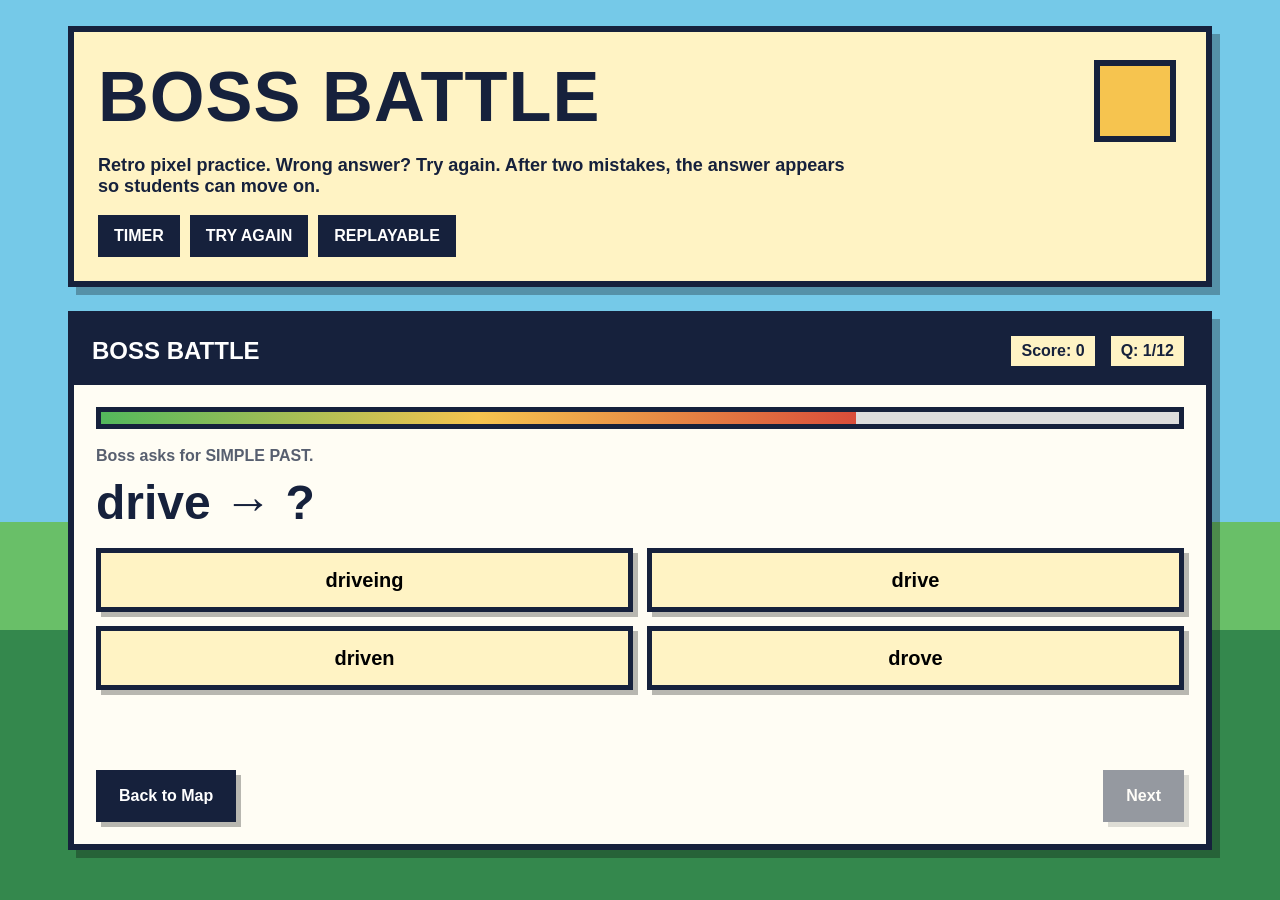
==== boss_battle.html @ 78256e38 "Add files via upload" ====
<!DOCTYPE html><html><head><meta charset="UTF-8"><meta name="viewport" content="width=device-width,initial-scale=1"><title>Boss Battle</title><link rel="stylesheet" href="style.css"></head><body onload="start('boss')"><div class="page"><section class="hero"><h1>Boss Battle</h1><p>Retro pixel practice. Wrong answer? Try again. After two mistakes, the answer appears so students can move on.</p><div class="badges"><div class="badge">TIMER</div><div class="badge">TRY AGAIN</div><div class="badge">REPLAYABLE</div></div></section><section class="game"><div class="top"><h2>Boss Battle</h2><div class="stats"><div class="stat">Score: <span id="score">0</span></div><div class="stat">Q: <span id="qnum">1</span>/<span id="total">10</span></div></div></div><div class="body"><div class="bar"><div class="fill" id="fill"></div></div><div class="inst" id="inst"></div><div class="q" id="q"></div><div class="choices" id="choices"></div><div class="build" id="build"><div class="slots" id="slots"></div><div class="letters" id="letters"></div><div class="controls"><button class="btn" onclick="undo()">Undo Last Letter</button><button class="btn" onclick="clearLetters()">Clear All</button><button class="btn" onclick="checkBuild()">Check</button></div></div><div class="feedback" id="fb"></div><div class="controls"><button class="btn" onclick="back()">Back to Map</button><button class="btn" id="next" onclick="nextQ()" disabled>Next</button></div></div></section></div><script src="verbs.js"></script><script src="game.js"></script></body></html>
---- style.css ----
:root{--sky:#75c9e8;--dark:#16213c;--cream:#fff3c4;--yellow:#f6c44f;--orange:#e86c3d;--green:#52a75b;--red:#d94d3a;--white:#fffdf4;--shadow:rgba(0,0,0,.28)}
*{box-sizing:border-box}body{margin:0;min-height:100vh;font-family:"Trebuchet MS","Century Gothic",Arial,sans-serif;color:var(--dark);background:linear-gradient(var(--sky) 0 58%,#69bf68 58% 70%,#34884d 70%);image-rendering:pixelated}.page{max-width:1180px;margin:0 auto;padding:26px 18px 46px}.hero,.card,.game{border:6px solid var(--dark);box-shadow:8px 8px 0 var(--shadow);background:var(--white)}.hero{position:relative;padding:24px;background:var(--cream);overflow:hidden}.hero:after{content:"";position:absolute;right:30px;top:28px;width:70px;height:70px;background:var(--yellow);border:6px solid var(--dark)}h1{margin:0;font-size:clamp(2.4rem,6vw,4.4rem);text-transform:uppercase;letter-spacing:1px}.hero p{font-size:1.13rem;font-weight:900;max-width:770px}.badges{display:flex;gap:10px;flex-wrap:wrap}.badge{background:var(--dark);color:white;border:4px solid var(--dark);padding:8px 12px;font-weight:900}.map{margin-top:24px;display:grid;grid-template-columns:repeat(3,1fr);gap:18px}@media(max-width:850px){.map{grid-template-columns:repeat(2,1fr)}}@media(max-width:560px){.map{grid-template-columns:1fr}}.card{min-height:210px;padding:18px;cursor:pointer;position:relative;transition:.12s;text-decoration:none;color:var(--dark)}.card:hover{transform:translate(-2px,-2px);box-shadow:11px 11px 0 var(--shadow)}.card h2{margin:0 0 8px;text-transform:uppercase}.card p{font-weight:900;color:rgba(22,33,60,.75)}.sample{border:4px solid var(--dark);background:#e9f6ff;padding:10px;font-weight:900;line-height:1.55}.monster{position:absolute;right:16px;bottom:14px;width:58px;height:48px;background:var(--orange);border:5px solid var(--dark)}.monster:before,.monster:after{content:"";position:absolute;top:10px;width:8px;height:8px;background:var(--dark)}.monster:before{left:12px}.monster:after{right:12px}.monster span{position:absolute;left:16px;bottom:8px;width:24px;height:6px;background:var(--dark)}.game{margin-top:24px}.top{background:var(--dark);color:white;padding:15px 18px;display:flex;justify-content:space-between;gap:12px;flex-wrap:wrap;align-items:center}.top h2{margin:0;text-transform:uppercase}.stats{display:flex;gap:8px;flex-wrap:wrap}.stat{background:var(--cream);color:var(--dark);border:4px solid var(--dark);padding:6px 10px;font-weight:900}.body{padding:22px}.bar{height:22px;border:5px solid var(--dark);background:#ddd;overflow:hidden;margin-bottom:18px}.fill{height:100%;width:100%;background:linear-gradient(90deg,#53b85c,#f6c44f,#d94d3a)}.inst{font-weight:900;color:rgba(22,33,60,.72)}.q{font-size:clamp(1.7rem,4vw,3rem);font-weight:900;margin:10px 0 18px}.choices{display:grid;grid-template-columns:repeat(2,1fr);gap:14px}@media(max-width:560px){.choices{grid-template-columns:1fr}}button{font-family:inherit}.choice,.btn,.letter{border:5px solid var(--dark);box-shadow:5px 5px 0 var(--shadow);font-weight:900;cursor:pointer}.choice{min-height:64px;background:var(--cream);font-size:1.25rem}.choice:hover,.letter:hover{background:#ffe07a}.choice.wrong{opacity:.5;background:#ddd}.choice.correct{background:#98df92}.feedback{min-height:42px;margin-top:18px;font-weight:900;font-size:1.1rem}.good{color:var(--green)}.bad{color:var(--red)}.warn{color:#a76300}.controls{margin-top:20px;display:flex;justify-content:space-between;gap:12px;flex-wrap:wrap}.btn{background:var(--dark);color:white;padding:12px 18px;font-size:1rem}.btn:disabled{opacity:.45}.build{display:none}.slots,.letters{display:flex;gap:8px;flex-wrap:wrap;margin:14px 0}.slot{min-width:36px;height:44px;border:5px solid var(--dark);background:white;display:flex;align-items:center;justify-content:center;font-size:1.25rem;font-weight:900}.letter{min-width:44px;height:46px;background:var(--yellow);font-size:1.25rem}.letter:disabled{opacity:.25}.finish{border:5px solid var(--dark);background:#e8f7ff;padding:18px;font-weight:900;font-size:1.2rem}
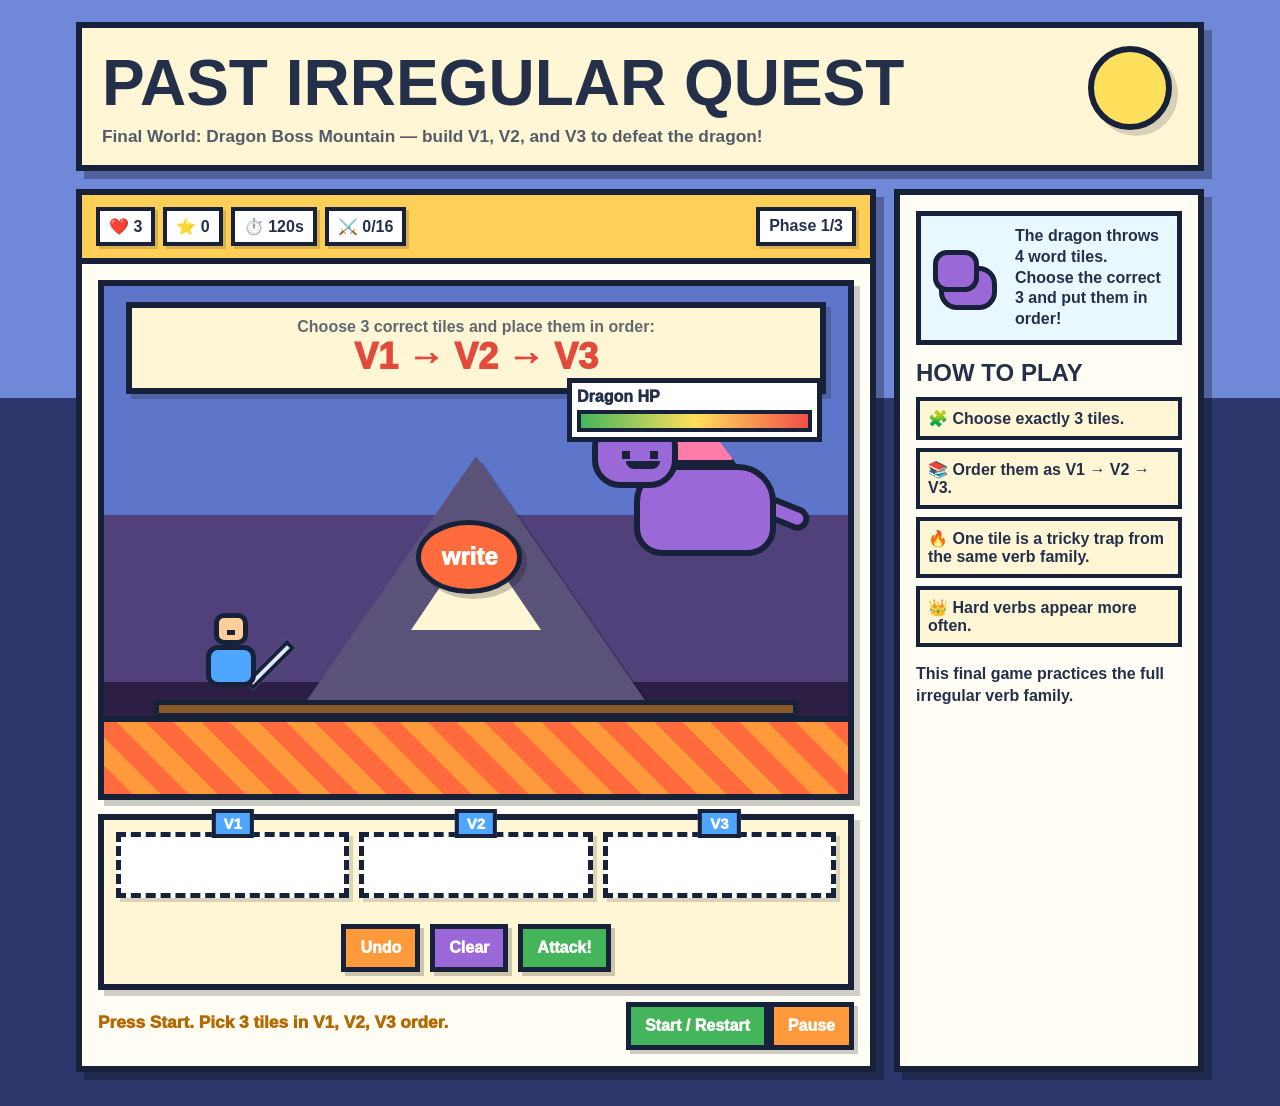
==== commit 90b0c1a3: "Add files via upload" ====
--- a/boss_battle.html
+++ b/boss_battle.html
@@ -1 +1,176 @@
-<!DOCTYPE html><html><head><meta charset="UTF-8"><meta name="viewport" content="width=device-width,initial-scale=1"><title>Boss Battle</title><link rel="stylesheet" href="style.css"></head><body onload="start('boss')"><div class="page"><section class="hero"><h1>Boss Battle</h1><p>Retro pixel practice. Wrong answer? Try again. After two mistakes, the answer appears so students can move on.</p><div class="badges"><div class="badge">TIMER</div><div class="badge">TRY AGAIN</div><div class="badge">REPLAYABLE</div></div></section><section class="game"><div class="top"><h2>Boss Battle</h2><div class="stats"><div class="stat">Score: <span id="score">0</span></div><div class="stat">Q: <span id="qnum">1</span>/<span id="total">10</span></div></div></div><div class="body"><div class="bar"><div class="fill" id="fill"></div></div><div class="inst" id="inst"></div><div class="q" id="q"></div><div class="choices" id="choices"></div><div class="build" id="build"><div class="slots" id="slots"></div><div class="letters" id="letters"></div><div class="controls"><button class="btn" onclick="undo()">Undo Last Letter</button><button class="btn" onclick="clearLetters()">Clear All</button><button class="btn" onclick="checkBuild()">Check</button></div></div><div class="feedback" id="fb"></div><div class="controls"><button class="btn" onclick="back()">Back to Map</button><button class="btn" id="next" onclick="nextQ()" disabled>Next</button></div></div></section></div><script src="verbs.js"></script><script src="game.js"></script></body></html>+<!DOCTYPE html>
+<html lang="en">
+<head>
+<meta charset="UTF-8">
+<meta name="viewport" content="width=device-width,initial-scale=1">
+<title>Past Irregular Quest - Dragon Boss Mountain</title>
+<style>
+:root{
+  --ink:#24304a;--line:#17213a;--sky:#6f89d8;--night:#2d376b;--lava:#ff6b3d;
+  --cream:#fff6d6;--yellow:#ffe05d;--orange:#ff9a3c;--pink:#ff7ba8;--red:#f04f46;
+  --purple:#9b68d8;--blue:#4ea6ff;--green:#44b55a;--white:#fffdf4;--shadow:rgba(0,0,0,.28)
+}
+*{box-sizing:border-box}
+body{margin:0;min-height:100vh;font-family:"Trebuchet MS","Century Gothic",Arial,sans-serif;color:var(--ink);background:radial-gradient(circle at 15% 14%,#fff 0 3px,transparent 4px),radial-gradient(circle at 55% 8%,#fff 0 3px,transparent 4px),radial-gradient(circle at 82% 18%,#fff 0 4px,transparent 5px),linear-gradient(var(--sky) 0 36%,var(--night) 36% 100%);overflow-x:hidden}
+.page{max-width:1160px;margin:0 auto;padding:22px 16px 34px}
+.header{background:var(--cream);border:6px solid var(--line);box-shadow:8px 8px 0 var(--shadow);padding:18px 20px;position:relative;overflow:hidden}
+.header:after{content:"";position:absolute;right:26px;top:18px;width:72px;height:72px;background:var(--yellow);border:6px solid var(--line);border-radius:50%;box-shadow:6px 6px 0 rgba(0,0,0,.15)}
+h1{margin:0;font-size:clamp(2rem,5vw,4rem);text-transform:uppercase}.subtitle{font-weight:900;font-size:1.08rem;margin-top:6px;color:rgba(36,48,74,.78)}
+.layout{display:grid;grid-template-columns:1fr 310px;gap:18px;margin-top:18px}@media(max-width:930px){.layout{grid-template-columns:1fr}}
+.panel,.side{background:var(--white);border:6px solid var(--line);box-shadow:8px 8px 0 var(--shadow)}
+.topbar{padding:12px 14px;background:#ffcf58;border-bottom:6px solid var(--line);display:flex;justify-content:space-between;gap:10px;flex-wrap:wrap;font-weight:900}
+.badges{display:flex;gap:8px;flex-wrap:wrap}.badge{background:#fff;border:4px solid var(--line);padding:6px 9px;box-shadow:3px 3px 0 rgba(0,0,0,.15)}
+.gamewrap{padding:16px}
+.battle{position:relative;width:100%;max-width:780px;min-height:520px;margin:0 auto;border:6px solid var(--line);background:linear-gradient(#5e76c9 0 45%,#51417b 45% 78%,#2d1e44 78% 100%);box-shadow:6px 6px 0 rgba(0,0,0,.2);overflow:hidden;padding:14px}
+.mountain{position:absolute;bottom:78px;border-left:180px solid transparent;border-right:180px solid transparent;border-bottom:260px solid #5b527a;left:50%;transform:translateX(-50%);filter:drop-shadow(6px 6px 0 rgba(0,0,0,.22))}
+.mountain:after{content:"";position:absolute;left:-65px;top:78px;border-left:65px solid transparent;border-right:65px solid transparent;border-bottom:96px solid #fff6d6}
+.lava{position:absolute;left:0;right:0;bottom:0;height:78px;background:repeating-linear-gradient(45deg,#ff6b3d 0 20px,#ff9a3c 20px 40px);border-top:6px solid var(--line)}
+.platform{position:absolute;left:50px;right:50px;bottom:76px;height:18px;background:#8b5a2b;border:5px solid var(--line)}
+.dragon{position:absolute;right:72px;top:120px;width:190px;height:150px;z-index:5}
+.dragonBody{position:absolute;right:0;bottom:0;width:142px;height:92px;background:#9b68d8;border:6px solid var(--line);border-radius:38px 38px 28px 28px}
+.dragonHead{position:absolute;left:6px;top:12px;width:86px;height:70px;background:#9b68d8;border:6px solid var(--line);border-radius:28px}
+.dragonHead:before{content:"";position:absolute;left:10px;top:-26px;border-left:14px solid transparent;border-right:14px solid transparent;border-bottom:32px solid #ffe05d}
+.dragonEye{position:absolute;top:27px;width:8px;height:8px;background:var(--line)}.de1{left:24px}.de2{left:52px}
+.dragonMouth{position:absolute;left:28px;bottom:13px;width:34px;height:8px;background:var(--line);border-radius:0 0 12px 12px}.wing{position:absolute;right:38px;top:-2px;width:72px;height:62px;background:#ff7ba8;border:6px solid var(--line);clip-path:polygon(0 100%,35% 0,100% 100%)}.tail{position:absolute;right:-35px;bottom:34px;width:70px;height:24px;background:#9b68d8;border:6px solid var(--line);border-radius:30px;transform:rotate(22deg)}
+.dragon.hit{animation:dragonHit .28s}@keyframes dragonHit{0%{transform:translateX(0)}25%{transform:translateX(8px)}50%{transform:translateX(-8px)}75%{transform:translateX(5px)}100%{transform:translateX(0)}}
+.hero{position:absolute;left:92px;bottom:99px;width:68px;height:82px;z-index:6}.heroHead{position:absolute;left:18px;top:0;width:34px;height:32px;background:#ffcf9b;border:5px solid var(--line);border-radius:10px}.heroBody{position:absolute;left:10px;top:32px;width:50px;height:42px;background:#4ea6ff;border:5px solid var(--line);border-radius:12px}.heroHead:before,.heroHead:after{content:"";position:absolute;top:12px;width:5px;height:5px;background:var(--line)}.heroHead:before{left:8px}.heroHead:after{right:8px}.sword{position:absolute;right:-12px;top:22px;width:12px;height:60px;background:#dfe8ff;border:4px solid var(--line);transform:rotate(45deg)}
+.promptBox{position:absolute;left:22px;top:16px;right:22px;background:#fff6d6;border:6px solid var(--line);box-shadow:5px 5px 0 rgba(0,0,0,.18);padding:10px;text-align:center;z-index:15}
+.promptBox .small{font-weight:900;color:rgba(36,48,74,.72)}.promptBox .verb{font-size:clamp(1.35rem,4vw,2.25rem);font-weight:1000;color:#e24a3b;text-transform:uppercase}
+.hpWrap{position:absolute;right:26px;top:92px;width:255px;background:white;border:5px solid var(--line);z-index:20;padding:5px}.hpLabel{font-weight:1000;margin-bottom:4px}.hpBar{height:22px;background:#ddd;border:4px solid var(--line);overflow:hidden}.hpFill{height:100%;width:100%;background:linear-gradient(90deg,#44b55a,#ffe05d,#f04f46);transition:.25s}
+.fireball{position:absolute;left:42%;top:46%;z-index:12;background:#ff6b3d;border:5px solid var(--line);border-radius:50%;padding:18px 20px;font-weight:1000;font-size:24px;box-shadow:5px 5px 0 rgba(0,0,0,.2);text-align:center;color:#fff}
+.answerZone{margin-top:14px;border:6px solid var(--line);background:#fff6d6;padding:12px;box-shadow:6px 6px 0 rgba(0,0,0,.18)}
+.slots{display:grid;grid-template-columns:repeat(3,1fr);gap:10px;margin-bottom:14px}
+.slot{min-height:66px;background:#fff;border:5px dashed var(--line);display:flex;align-items:center;justify-content:center;font-size:22px;font-weight:1000;box-shadow:4px 4px 0 rgba(0,0,0,.14);position:relative}
+.slot:before{position:absolute;top:-28px;left:50%;transform:translateX(-50%);background:var(--blue);color:white;border:4px solid var(--line);padding:2px 8px;font-size:15px}
+#slot0:before{content:"V1"}#slot1:before{content:"V2"}#slot2:before{content:"V3"}
+.tileGrid{display:grid;grid-template-columns:repeat(4,1fr);gap:10px}
+@media(max-width:560px){.tileGrid{grid-template-columns:repeat(2,1fr)}.slots{grid-template-columns:1fr}}
+.tile{min-height:58px;border:5px solid var(--line);background:#ffe05d;color:var(--line);font-size:21px;font-weight:1000;box-shadow:4px 4px 0 rgba(0,0,0,.16);cursor:pointer}.tile:hover{background:#ffed8a;transform:translateY(-2px)}.tile:disabled{opacity:.28;cursor:default;transform:none}
+.actionRow{display:flex;gap:10px;flex-wrap:wrap;justify-content:center;margin-top:12px}
+.controls{margin-top:12px;display:flex;gap:10px;justify-content:space-between;align-items:center;flex-wrap:wrap}
+button{font-family:inherit;font-weight:1000;border:5px solid var(--line);background:#55a6ff;color:#fff;padding:10px 14px;box-shadow:4px 4px 0 rgba(0,0,0,.2);cursor:pointer;font-size:1rem}button:hover{filter:brightness(1.08)}button.orange{background:var(--orange)}button.green{background:var(--green)}button.pink{background:#ff7ba8}button.purple{background:var(--purple)}
+#feedback{font-weight:1000;min-height:28px;font-size:1.08rem}.good{color:#238c3a}.bad{color:#d33a30}.warn{color:#b36800}
+.battle.panic{animation:panicShake .15s infinite;border-color:#ff6b3d}@keyframes panicShake{0%{transform:translateX(0)}25%{transform:translateX(-3px)}50%{transform:translateX(3px)}75%{transform:translateX(-2px)}100%{transform:translateX(0)}}
+.flashText{position:absolute;left:50%;top:46%;transform:translate(-50%,-50%);z-index:80;font-size:58px;font-weight:1000;color:#ffe05d;text-shadow:4px 4px 0 #fff,8px 8px 0 var(--line);animation:pop .75s forwards;pointer-events:none;white-space:nowrap}@keyframes pop{0%{transform:translate(-50%,-50%) scale(.25);opacity:0}35%{transform:translate(-50%,-50%) scale(1.15);opacity:1}100%{transform:translate(-50%,-80%) scale(.8);opacity:0}}
+.side{padding:16px}.side h2{margin:0 0 10px;text-transform:uppercase}.dragon-card{display:grid;grid-template-columns:72px 1fr;gap:12px;align-items:center;background:#e9f8ff;border:5px solid var(--line);padding:10px;margin-bottom:14px}.miniDragon{width:66px;height:60px;position:relative}.miniDragon:before{content:"";position:absolute;left:8px;top:18px;width:48px;height:34px;background:#9b68d8;border:5px solid var(--line);border-radius:18px}.miniDragon:after{content:"";position:absolute;left:2px;top:2px;width:36px;height:32px;background:#9b68d8;border:5px solid var(--line);border-radius:14px}
+.speech{font-weight:900;line-height:1.3}.legend{display:grid;gap:8px;margin-top:10px}.legend div{border:4px solid var(--line);background:#fff6d6;padding:8px;font-weight:900}
+.end{display:none;position:fixed;inset:0;background:rgba(20,30,55,.72);z-index:90;align-items:center;justify-content:center;padding:20px}.endbox{background:#fff6d6;border:7px solid var(--line);box-shadow:10px 10px 0 rgba(0,0,0,.28);padding:22px;max-width:560px;text-align:center}.endbox h2{font-size:2.2rem;margin:0 0 8px;text-transform:uppercase}.progress{height:26px;border:5px solid var(--line);background:#fff;margin:12px 0;overflow:hidden}.progressfill{height:100%;background:linear-gradient(90deg,#44b55a,#ffe06b,#ff7ba8);width:20%}
+</style>
+</head>
+<body>
+<div class="page">
+<section class="header"><h1>Past Irregular Quest</h1><div class="subtitle">Final World: Dragon Boss Mountain — build V1, V2, and V3 to defeat the dragon!</div></section>
+<main class="layout">
+<section class="panel">
+<div class="topbar"><div class="badges"><div class="badge">❤️ <span id="lives">3</span></div><div class="badge">⭐ <span id="score">0</span></div><div class="badge" id="timeBadge">⏱️ <span id="time">120</span>s</div><div class="badge">⚔️ <span id="hits">0</span>/16</div></div><div class="badge">Phase <span id="phase">1</span>/3</div></div>
+<div class="gamewrap">
+<div class="battle" id="battle">
+  <div class="mountain"></div><div class="lava"></div><div class="platform"></div>
+  <div class="promptBox"><div class="small">Choose 3 correct tiles and place them in order:</div><div class="verb">V1 → V2 → V3</div></div>
+  <div class="hpWrap"><div class="hpLabel">Dragon HP</div><div class="hpBar"><div class="hpFill" id="hpFill"></div></div></div>
+  <div class="dragon" id="dragon"><div class="wing"></div><div class="tail"></div><div class="dragonBody"></div><div class="dragonHead"><div class="dragonEye de1"></div><div class="dragonEye de2"></div><div class="dragonMouth"></div></div></div>
+  <div class="hero"><div class="sword"></div><div class="heroHead"></div><div class="heroBody"></div></div>
+  <div class="fireball" id="fireball">write</div>
+</div>
+<div class="answerZone">
+  <div class="slots"><div class="slot" id="slot0"></div><div class="slot" id="slot1"></div><div class="slot" id="slot2"></div></div>
+  <div class="tileGrid" id="tiles"></div>
+  <div class="actionRow"><button class="orange" onclick="undo()">Undo</button><button class="purple" onclick="clearSlots()">Clear</button><button class="green" onclick="checkAnswer()">Attack!</button></div>
+</div>
+<div class="controls"><div id="feedback" class="warn">Press Start. Pick 3 tiles in V1, V2, V3 order.</div><div><button class="green" onclick="startGame()">Start / Restart</button><button class="orange" onclick="pauseGame()">Pause</button></div></div>
+</div>
+</section>
+<aside class="side">
+<div class="dragon-card"><div class="miniDragon"></div><div class="speech" id="speech">The dragon throws 4 word tiles. Choose the correct 3 and put them in order!</div></div>
+<h2>How to Play</h2>
+<div class="legend"><div>🧩 Choose exactly 3 tiles.</div><div>📚 Order them as V1 → V2 → V3.</div><div>🔥 One tile is a tricky trap from the same verb family.</div><div>👑 Hard verbs appear more often.</div></div>
+<p style="font-weight:900;line-height:1.4">This final game practices the full irregular verb family.</p>
+</aside>
+</main>
+</div>
+<div class="end" id="end"><div class="endbox"><h2 id="endTitle">Dragon Defeated!</h2><p id="endText">Great work!</p><div class="progress"><div class="progressfill" id="progressfill"></div></div><button class="green" onclick="closeEnd();startGame()">Play Again</button><button class="pink" onclick="closeEnd()">Back</button></div></div>
+<script>
+const easy=[["go","went","gone"],["eat","ate","eaten"],["see","saw","seen"],["run","ran","run"],["come","came","come"],["do","did","done"],["make","made","made"],["take","took","taken"],["give","gave","given"],["have","had","had"]];
+const medium=[["bring","brought","brought"],["buy","bought","bought"],["catch","caught","caught"],["teach","taught","taught"],["think","thought","thought"],["find","found","found"],["tell","told","told"],["sell","sold","sold"],["send","sent","sent"],["keep","kept","kept"]];
+const hard=[["choose","chose","chosen"],["drive","drove","driven"],["forget","forgot","forgotten"],["speak","spoke","spoken"],["ride","rode","ridden"],["write","wrote","written"],["throw","threw","thrown"],["know","knew","known"],["swim","swam","swum"],["drink","drank","drunk"]];
+const trapMap={
+go:["goed","goes","going","gone"],
+eat:["eated","eats","eating","ate"],
+see:["seed","sees","seeing","saw"],
+run:["runned","runs","running","ran"],
+come:["comed","comes","coming","came"],
+do:["doed","does","doing","did"],
+make:["maked","makes","making","made"],
+take:["taked","takes","taking","took"],
+give:["gived","gives","giving","gave"],
+have:["haved","has","having","had"],
+bring:["bringed","brung","brings","broughten"],
+buy:["buyed","buys","buying","boughten"],
+catch:["catched","catches","catching","caughted"],
+teach:["teached","teaches","teaching","taughted"],
+think:["thinked","thinks","thinking","thoughted"],
+find:["finded","finds","finding","founden"],
+tell:["telled","tells","telling","tolded"],
+sell:["selled","sells","selling","solded"],
+send:["sended","sends","sending","sented"],
+keep:["keeped","keeps","keeping","kepted"],
+choose:["choosed","chooses","choosing","chosed"],
+drive:["drived","drives","driving","droven"],
+forget:["forgetted","forgets","forgetting","forgoten"],
+speak:["speaked","speaks","speaking","spoked"],
+ride:["rided","rides","riding","roden"],
+write:["writed","writes","writing","writen"],
+throw:["throwed","throws","throwing","throwen"],
+know:["knowed","knows","knowing","knewn"],
+swim:["swimmed","swims","swimming","swamed"],
+drink:["drinked","drinks","drinking","drunken"]
+};
+let score,lives,time,hits,phase,paused,timer,current,answer,selected=[],used=[],started=false,locked=false,lastBeep=99;
+const battle=document.getElementById("battle"),dragon=document.getElementById("dragon"),tiles=document.getElementById("tiles"),fireball=document.getElementById("fireball");
+function pick(a){return a[Math.floor(Math.random()*a.length)]}function shuffle(a){return a.sort(()=>Math.random()-.5)}
+function startGame(){clearInterval(timer);score=0;lives=3;time=120;hits=0;phase=1;paused=false;started=true;locked=false;lastBeep=99;battle.classList.remove("panic");document.getElementById("timeBadge").classList.remove("danger");newQuestion();ui();fb("Choose V1, V2, V3 in order!","warn");say("Final battle! Build the verb family!");timer=setInterval(()=>{if(!paused){time--;panicTick();if(time<=0)end(false);ui()}},1000)}
+function pauseGame(){if(!started)return;paused=!paused;fb(paused?"Paused.":"Fight!","warn")}
+function ui(){document.getElementById("score").textContent=score;document.getElementById("lives").textContent=lives;document.getElementById("time").textContent=time;document.getElementById("hits").textContent=hits;document.getElementById("phase").textContent=phase;document.getElementById("hpFill").style.width=Math.max(0,100-(hits/16*100))+"%"}
+function newQuestion(){
+ locked=false;selected=[];used=[];clearSlotText();
+ phase=hits<5?1:hits<10?2:3;
+ const pool=phase===1?easy.concat(medium,hard):phase===2?medium.concat(hard,hard):hard.concat(hard,hard,hard,medium);
+ current=pick(pool);answer=[...current];fireball.textContent=current[0];
+ let possibleTraps=(trapMap[current[0]]||[current[0]+"ed",current[0]+"s",current[0]+"ing"]).filter(t=>!answer.includes(t));
+let trap=pick(possibleTraps);
+ let opts=shuffle([...answer,trap]);
+ tiles.innerHTML="";
+ opts.forEach((w,i)=>{let b=document.createElement("button");b.className="tile";b.textContent=w;b.onclick=()=>pickTile(w,i,b);tiles.appendChild(b)});
+}
+function pickTile(w,i,b){if(locked||paused||!started||used.includes(i)||selected.length>=3)return;selected.push(w);used.push(i);b.disabled=true;document.getElementById("slot"+(selected.length-1)).textContent=w}
+function undo(){if(locked||selected.length===0)return;selected.pop();used.pop();renderTileDisabled();clearSlotText();selected.forEach((w,i)=>document.getElementById("slot"+i).textContent=w)}
+function clearSlots(){if(locked)return;selected=[];used=[];renderTileDisabled();clearSlotText()}
+function renderTileDisabled(){[...tiles.children].forEach((b,i)=>b.disabled=used.includes(i))}
+function clearSlotText(){for(let i=0;i<3;i++)document.getElementById("slot"+i).textContent=""}
+function checkAnswer(){
+ if(locked||paused||!started)return;
+ if(selected.length<3){fb("Choose 3 tiles first: V1, V2, V3.","bad");beep("bad");return}
+ locked=true;
+ const ok=JSON.stringify(selected)===JSON.stringify(answer);
+ if(ok){
+   hits++;score+=phase===3?20:15;dragon.classList.add("hit");setTimeout(()=>dragon.classList.remove("hit"),300);
+   flash("HIT!");beep("good");say(pick(["Perfect family!","Dragon weakened!","V1, V2, V3 power!"]));fb("Correct! "+answer.join(" → "),"good");
+   if(hits>=16){setTimeout(()=>end(true),750);ui();return}
+   setTimeout(()=>{newQuestion();ui()},850);
+ }else{
+   lives--;beep("bad");flash("OUCH!");fb("Wrong order! Correct: "+answer.join(" → "),"bad");say("The dragon attacks!");
+   if(lives<=0){setTimeout(()=>end(false),800);ui();return}
+   setTimeout(()=>{newQuestion();ui()},1250);
+ }
+ ui();
+}
+function flash(txt){const f=document.createElement("div");f.className="flashText";f.textContent=txt;battle.appendChild(f);setTimeout(()=>f.remove(),800)}
+function fb(m,cl){let e=document.getElementById("feedback");e.textContent=m;e.className=cl}
+function say(m){document.getElementById("speech").textContent=m}
+function panicTick(){const tb=document.getElementById("timeBadge");if(time<=20){tb.classList.add("danger");battle.classList.add("panic")}if(time<=10&&time!==lastBeep){beep("tick");flash(time);lastBeep=time}}
+function beep(type){try{const a=new(window.AudioContext||window.webkitAudioContext)(),o=a.createOscillator(),g=a.createGain();o.connect(g);g.connect(a.destination);o.frequency.value=type==="bad"?160:type==="tick"?520:880;g.gain.value=type==="tick"?.055:.08;o.type=type==="tick"?"sawtooth":"square";o.start();o.stop(a.currentTime+(type==="tick"?.08:.14))}catch(e){}}
+function end(win){clearInterval(timer);started=false;battle.classList.remove("panic");document.getElementById("end").style.display="flex";document.getElementById("endTitle").textContent=win?"Dragon Defeated!":"Try Again!";document.getElementById("endText").innerHTML=win?`Score: <b>${score}</b><br>Dragon defeated. Past Irregular Quest complete!`:`Score: <b>${score}</b><br>Hits landed: <b>${hits}</b>/16<br>Train and fight again!`;document.getElementById("progressfill").style.width=Math.min(100,hits/16*100)+"%"}
+function closeEnd(){document.getElementById("end").style.display="none"}
+</script>
+</body>
+</html>
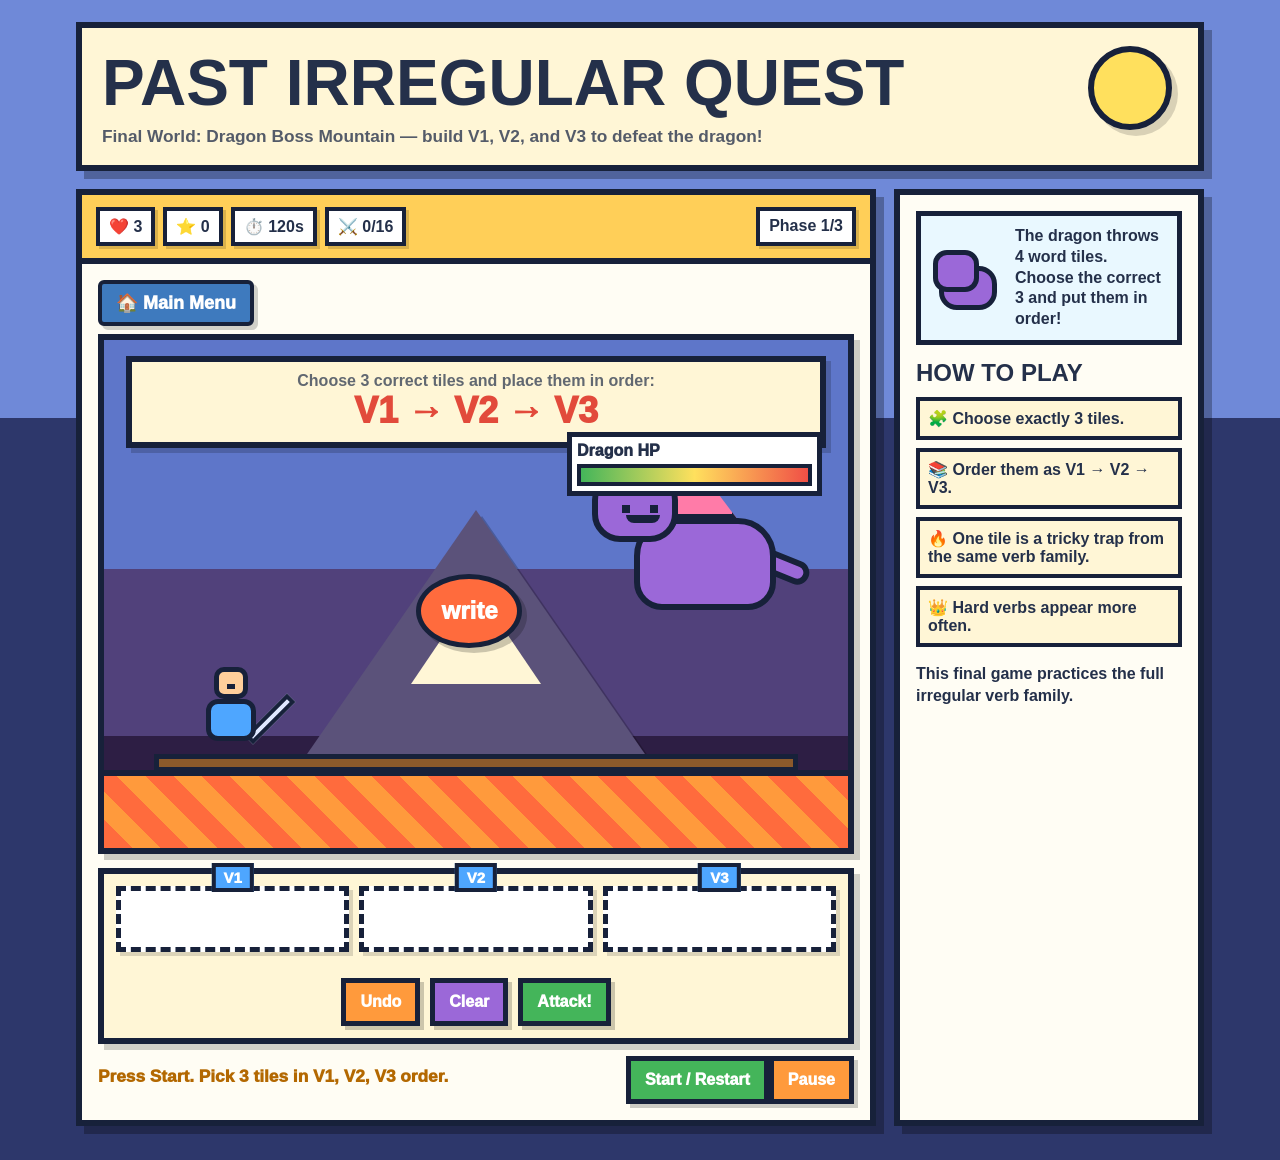
==== commit ef36f910: "Add files via upload" ====
--- a/boss_battle.html
+++ b/boss_battle.html
@@ -55,6 +55,22 @@
 .side{padding:16px}.side h2{margin:0 0 10px;text-transform:uppercase}.dragon-card{display:grid;grid-template-columns:72px 1fr;gap:12px;align-items:center;background:#e9f8ff;border:5px solid var(--line);padding:10px;margin-bottom:14px}.miniDragon{width:66px;height:60px;position:relative}.miniDragon:before{content:"";position:absolute;left:8px;top:18px;width:48px;height:34px;background:#9b68d8;border:5px solid var(--line);border-radius:18px}.miniDragon:after{content:"";position:absolute;left:2px;top:2px;width:36px;height:32px;background:#9b68d8;border:5px solid var(--line);border-radius:14px}
 .speech{font-weight:900;line-height:1.3}.legend{display:grid;gap:8px;margin-top:10px}.legend div{border:4px solid var(--line);background:#fff6d6;padding:8px;font-weight:900}
 .end{display:none;position:fixed;inset:0;background:rgba(20,30,55,.72);z-index:90;align-items:center;justify-content:center;padding:20px}.endbox{background:#fff6d6;border:7px solid var(--line);box-shadow:10px 10px 0 rgba(0,0,0,.28);padding:22px;max-width:560px;text-align:center}.endbox h2{font-size:2.2rem;margin:0 0 8px;text-transform:uppercase}.progress{height:26px;border:5px solid var(--line);background:#fff;margin:12px 0;overflow:hidden}.progressfill{height:100%;background:linear-gradient(90deg,#44b55a,#ffe06b,#ff7ba8);width:20%}
+
+.back-home-button{
+  display:inline-block;
+  margin-bottom:8px;
+  padding:8px 14px;
+  background:#3e7abe;
+  color:white;
+  text-decoration:none;
+  font-size:18px;
+  font-weight:1000;
+  border:4px solid var(--line,#17213a);
+  border-radius:6px;
+  box-shadow:4px 4px 0 rgba(0,0,0,.18);
+}
+.back-home-button:hover{background:#2b5f97}
+
 </style>
 </head>
 <body>
@@ -64,6 +80,7 @@
 <section class="panel">
 <div class="topbar"><div class="badges"><div class="badge">❤️ <span id="lives">3</span></div><div class="badge">⭐ <span id="score">0</span></div><div class="badge" id="timeBadge">⏱️ <span id="time">120</span>s</div><div class="badge">⚔️ <span id="hits">0</span>/16</div></div><div class="badge">Phase <span id="phase">1</span>/3</div></div>
 <div class="gamewrap">
+<a href="index.html" class="back-home-button">🏠 Main Menu</a>
 <div class="battle" id="battle">
   <div class="mountain"></div><div class="lava"></div><div class="platform"></div>
   <div class="promptBox"><div class="small">Choose 3 correct tiles and place them in order:</div><div class="verb">V1 → V2 → V3</div></div>
